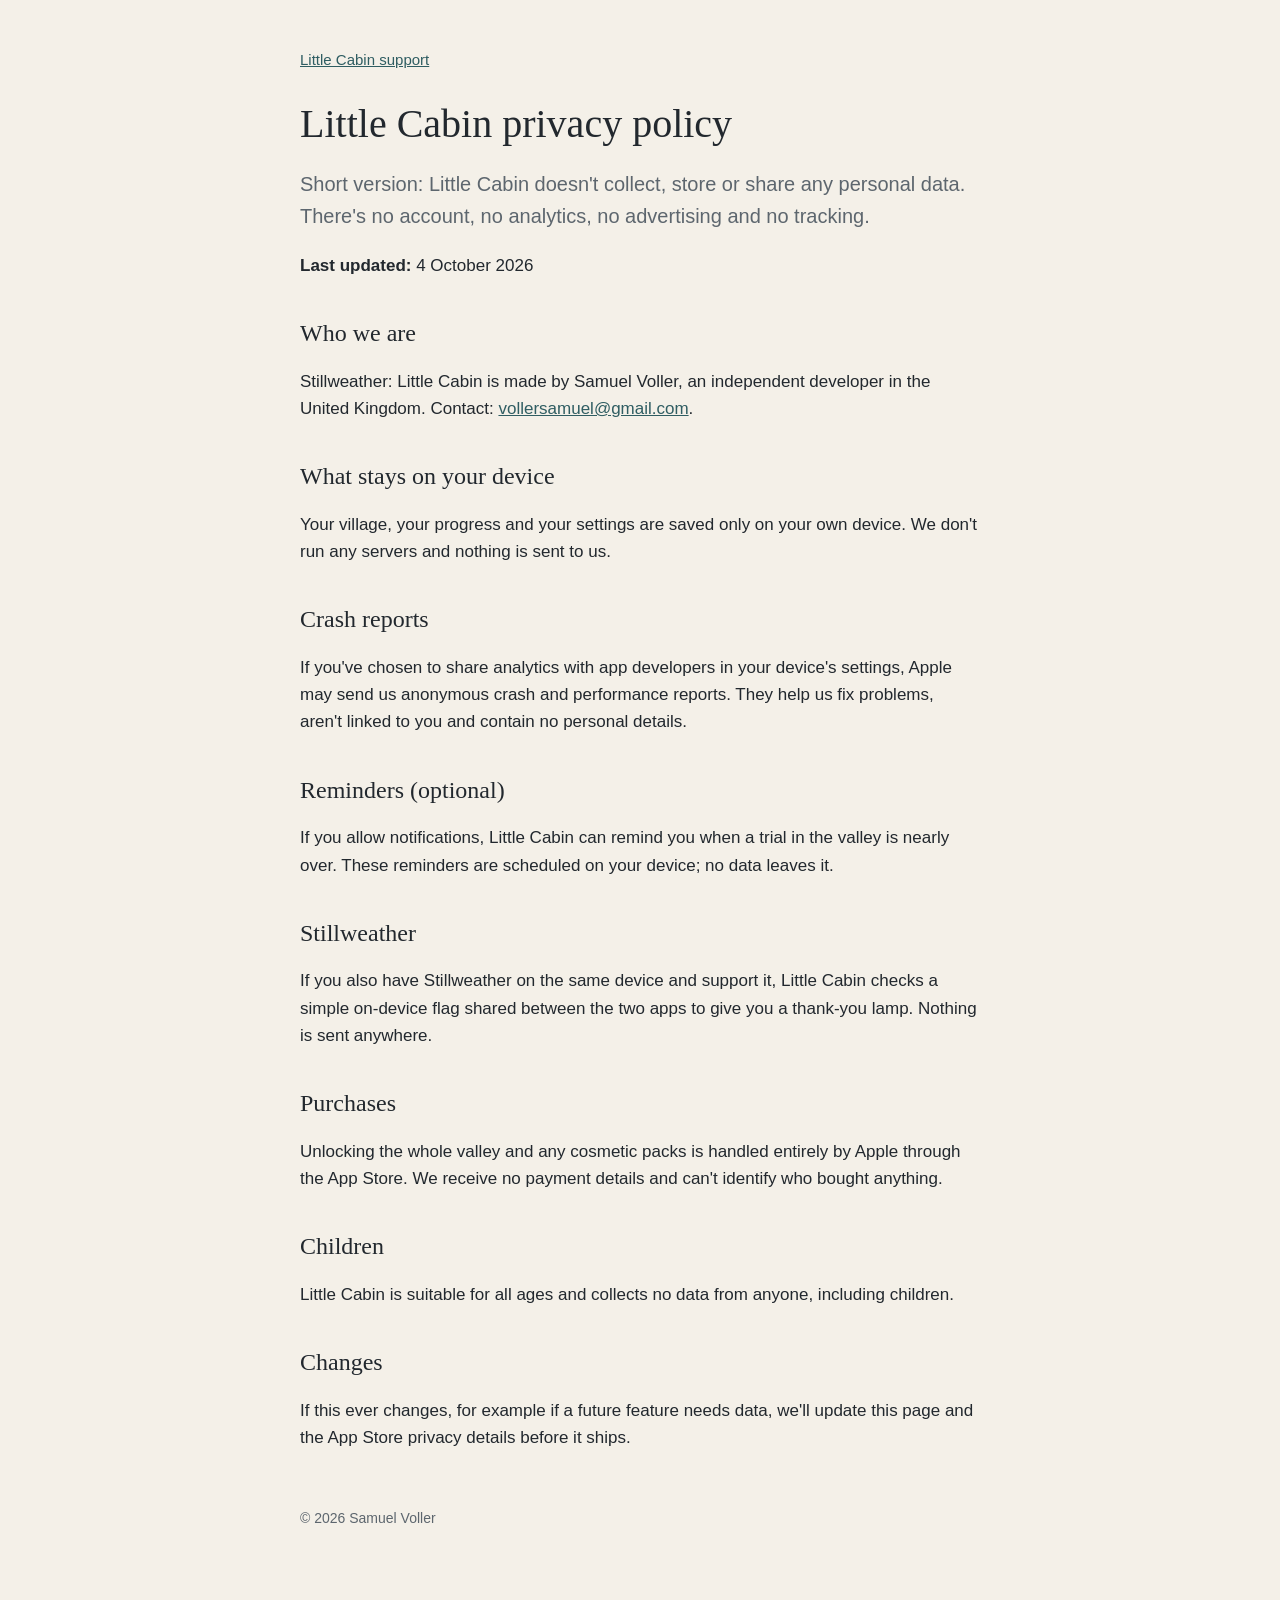
==== little-cabin/privacy.html @ 246ba34e "Add privacy policy page for Little Cabin" ====
<!doctype html>
<html lang="en-GB"><head><meta charset="utf-8"><meta name="viewport" content="width=device-width, initial-scale=1">
<title>Little Cabin privacy policy</title><link rel="stylesheet" href="../style.css"></head>
<body><main>
<nav><a href="support.html">Little Cabin support</a></nav>
<h1>Little Cabin privacy policy</h1>
<p class="lead">Short version: Little Cabin doesn't collect, store or share any personal data. There's no account, no analytics, no advertising and no tracking.</p>
<p><strong>Last updated:</strong> 4 October 2026</p>
<h2>Who we are</h2>
<p>Stillweather: Little Cabin is made by Samuel Voller, an independent developer in the United Kingdom. Contact: <a href="mailto:vollersamuel@gmail.com">vollersamuel@gmail.com</a>.</p>
<h2>What stays on your device</h2>
<p>Your village, your progress and your settings are saved only on your own device. We don't run any servers and nothing is sent to us.</p>
<h2>Crash reports</h2>
<p>If you've chosen to share analytics with app developers in your device's settings, Apple may send us anonymous crash and performance reports. They help us fix problems, aren't linked to you and contain no personal details.</p>
<h2>Reminders (optional)</h2>
<p>If you allow notifications, Little Cabin can remind you when a trial in the valley is nearly over. These reminders are scheduled on your device; no data leaves it.</p>
<h2>Stillweather</h2>
<p>If you also have Stillweather on the same device and support it, Little Cabin checks a simple on-device flag shared between the two apps to give you a thank-you lamp. Nothing is sent anywhere.</p>
<h2>Purchases</h2>
<p>Unlocking the whole valley and any cosmetic packs is handled entirely by Apple through the App Store. We receive no payment details and can't identify who bought anything.</p>
<h2>Children</h2>
<p>Little Cabin is suitable for all ages and collects no data from anyone, including children.</p>
<h2>Changes</h2>
<p>If this ever changes, for example if a future feature needs data, we'll update this page and the App Store privacy details before it ships.</p>
<footer>© 2026 Samuel Voller</footer>
</main></body></html>
---- style.css ----
:root { --paper:#f4f0e8; --ink:#22282e; --soft:#5d666e; --accent:#2f5d62; --card:#fffdf8; --line:#e4ddd0; }
@media (prefers-color-scheme: dark) { :root { --paper:#14181d; --ink:#ece7de; --soft:#a8a196; --accent:#9cc6c2; --card:#1c2228; --line:#2c333a; } }
* { box-sizing: border-box; }
body { margin:0; background:var(--paper); color:var(--ink); font:17px/1.6 -apple-system, BlinkMacSystemFont, "Helvetica Neue", sans-serif; }
main { max-width: 720px; margin: 0 auto; padding: 48px 20px 80px; }
h1, h2 { font-family: "New York", Georgia, serif; font-weight: 500; line-height: 1.2; }
h1 { font-size: 40px; margin: 8px 0 12px; } h2 { font-size: 24px; margin-top: 40px; }
p.lead { font-size: 20px; color: var(--soft); }
a { color: var(--accent); }
nav { display:flex; gap:18px; font-size:15px; margin-bottom: 28px; }
footer { color: var(--soft); font-size: 14px; margin-top: 56px; }
ul { padding-left: 20px; }
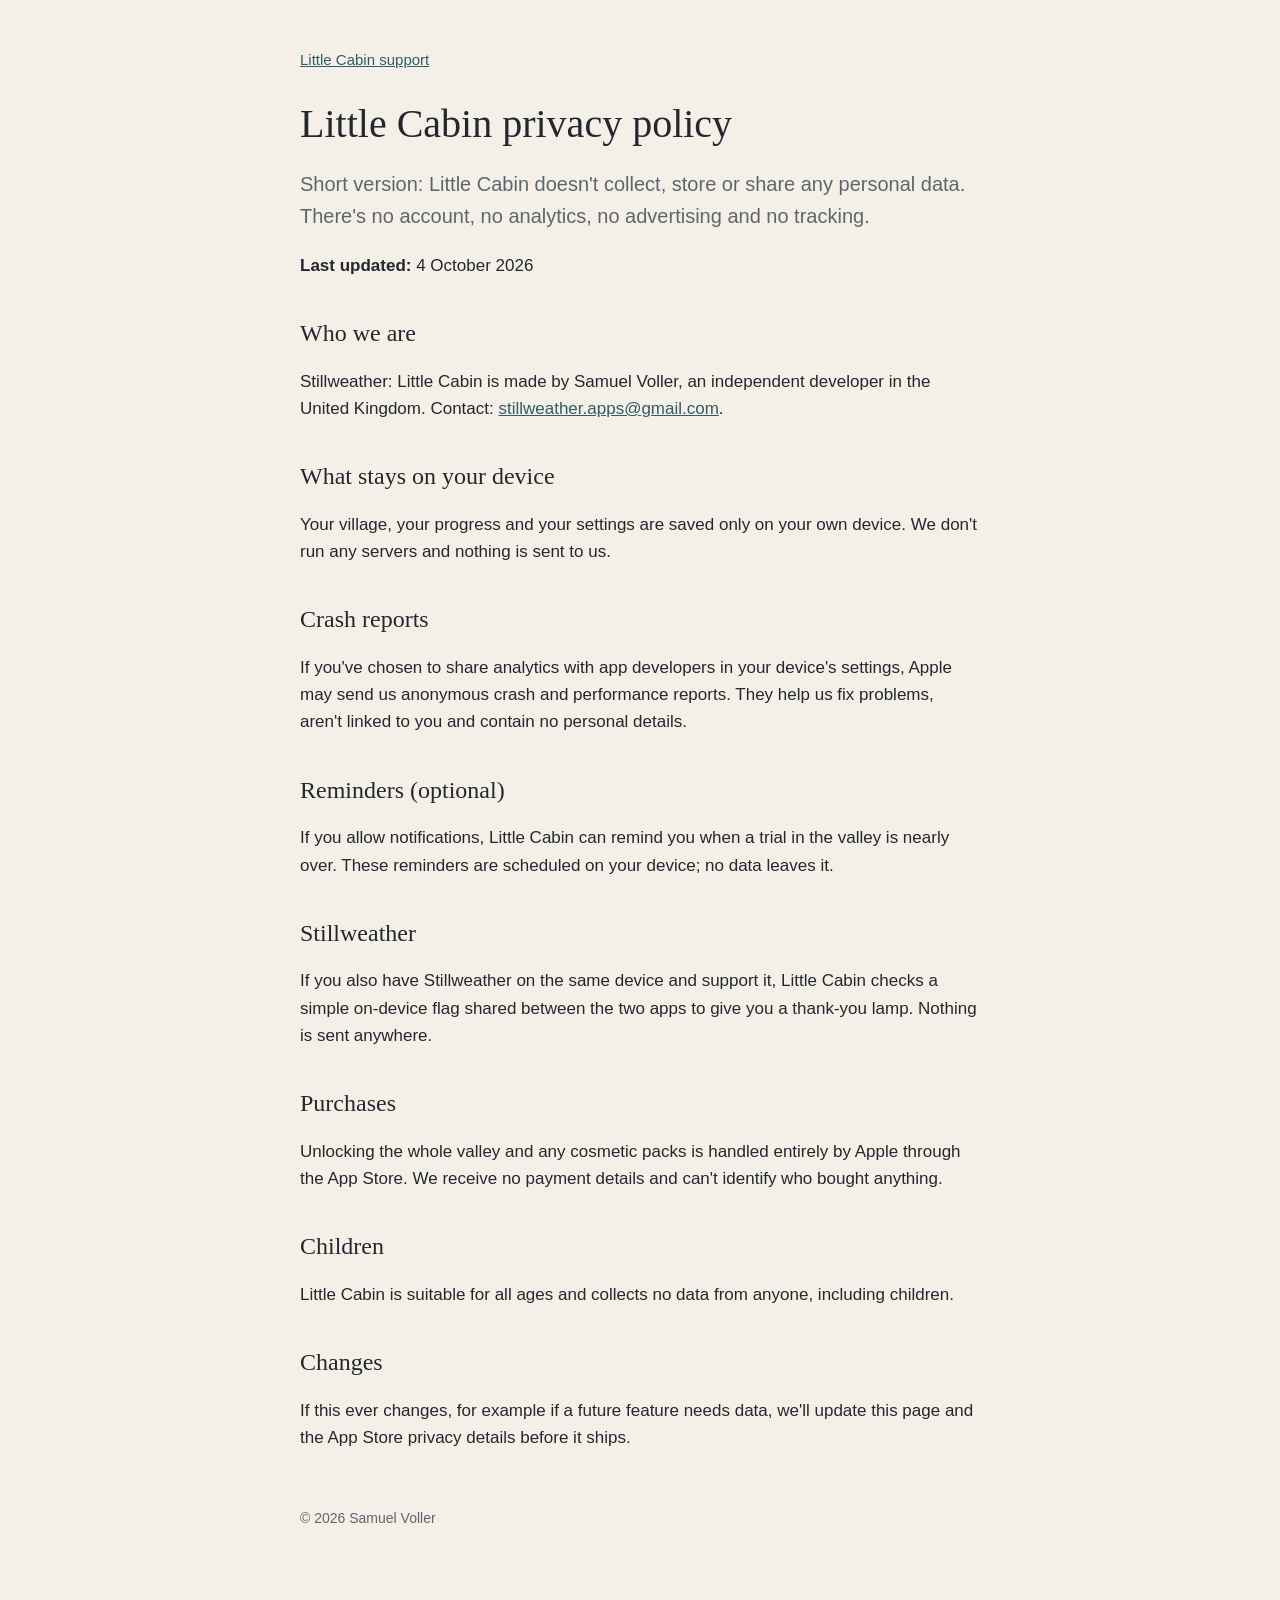
==== commit 7bd45952: "Update contact email in privacy policy" ====
--- a/little-cabin/privacy.html
+++ b/little-cabin/privacy.html
@@ -7,7 +7,7 @@
 <p class="lead">Short version: Little Cabin doesn't collect, store or share any personal data. There's no account, no analytics, no advertising and no tracking.</p>
 <p><strong>Last updated:</strong> 4 October 2026</p>
 <h2>Who we are</h2>
-<p>Stillweather: Little Cabin is made by Samuel Voller, an independent developer in the United Kingdom. Contact: <a href="mailto:vollersamuel@gmail.com">vollersamuel@gmail.com</a>.</p>
+<p>Stillweather: Little Cabin is made by Samuel Voller, an independent developer in the United Kingdom. Contact: <a href="mailto:stillweather.apps@gmail.com">stillweather.apps@gmail.com</a>.</p>
 <h2>What stays on your device</h2>
 <p>Your village, your progress and your settings are saved only on your own device. We don't run any servers and nothing is sent to us.</p>
 <h2>Crash reports</h2>
@@ -25,3 +25,5 @@
 <footer>© 2026 Samuel Voller</footer>
 </main></body></html>
 
+
+
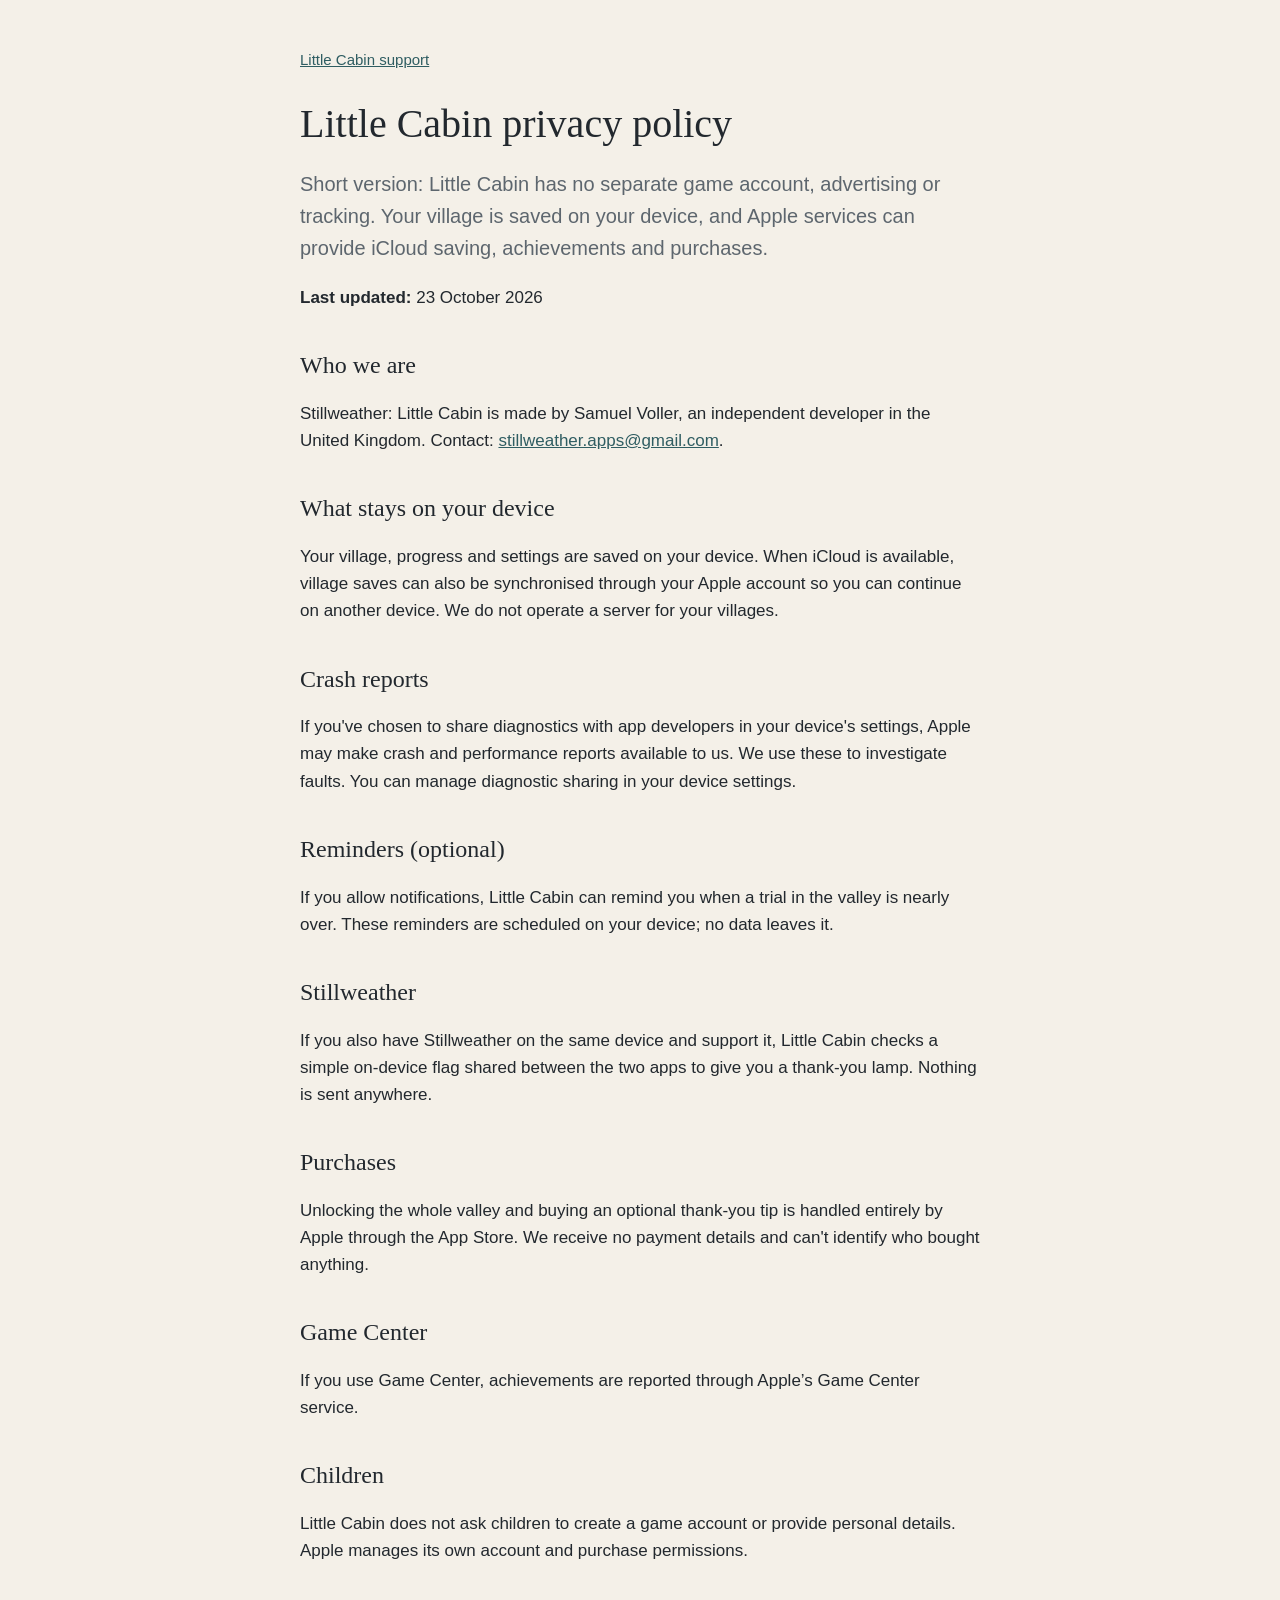
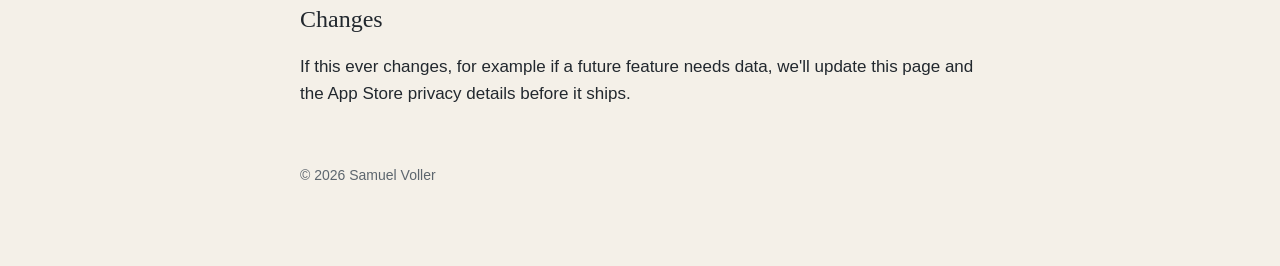
==== commit 74b3b88e: "Update Little Cabin support and privacy for release" ====
--- a/little-cabin/privacy.html
+++ b/little-cabin/privacy.html
@@ -4,22 +4,24 @@
 <body><main>
 <nav><a href="support.html">Little Cabin support</a></nav>
 <h1>Little Cabin privacy policy</h1>
-<p class="lead">Short version: Little Cabin doesn't collect, store or share any personal data. There's no account, no analytics, no advertising and no tracking.</p>
-<p><strong>Last updated:</strong> 4 October 2026</p>
+<p class="lead">Short version: Little Cabin has no separate game account, advertising or tracking. Your village is saved on your device, and Apple services can provide iCloud saving, achievements and purchases.</p>
+<p><strong>Last updated:</strong> 23 October 2026</p>
 <h2>Who we are</h2>
 <p>Stillweather: Little Cabin is made by Samuel Voller, an independent developer in the United Kingdom. Contact: <a href="mailto:stillweather.apps@gmail.com">stillweather.apps@gmail.com</a>.</p>
 <h2>What stays on your device</h2>
-<p>Your village, your progress and your settings are saved only on your own device. We don't run any servers and nothing is sent to us.</p>
+<p>Your village, progress and settings are saved on your device. When iCloud is available, village saves can also be synchronised through your Apple account so you can continue on another device. We do not operate a server for your villages.</p>
 <h2>Crash reports</h2>
-<p>If you've chosen to share analytics with app developers in your device's settings, Apple may send us anonymous crash and performance reports. They help us fix problems, aren't linked to you and contain no personal details.</p>
+<p>If you've chosen to share diagnostics with app developers in your device's settings, Apple may make crash and performance reports available to us. We use these to investigate faults. You can manage diagnostic sharing in your device settings.</p>
 <h2>Reminders (optional)</h2>
 <p>If you allow notifications, Little Cabin can remind you when a trial in the valley is nearly over. These reminders are scheduled on your device; no data leaves it.</p>
 <h2>Stillweather</h2>
 <p>If you also have Stillweather on the same device and support it, Little Cabin checks a simple on-device flag shared between the two apps to give you a thank-you lamp. Nothing is sent anywhere.</p>
 <h2>Purchases</h2>
-<p>Unlocking the whole valley and any cosmetic packs is handled entirely by Apple through the App Store. We receive no payment details and can't identify who bought anything.</p>
+<p>Unlocking the whole valley and buying an optional thank-you tip is handled entirely by Apple through the App Store. We receive no payment details and can't identify who bought anything.</p>
+<h2>Game Center</h2>
+<p>If you use Game Center, achievements are reported through Apple’s Game Center service.</p>
 <h2>Children</h2>
-<p>Little Cabin is suitable for all ages and collects no data from anyone, including children.</p>
+<p>Little Cabin does not ask children to create a game account or provide personal details. Apple manages its own account and purchase permissions.</p>
 <h2>Changes</h2>
 <p>If this ever changes, for example if a future feature needs data, we'll update this page and the App Store privacy details before it ships.</p>
 <footer>© 2026 Samuel Voller</footer>
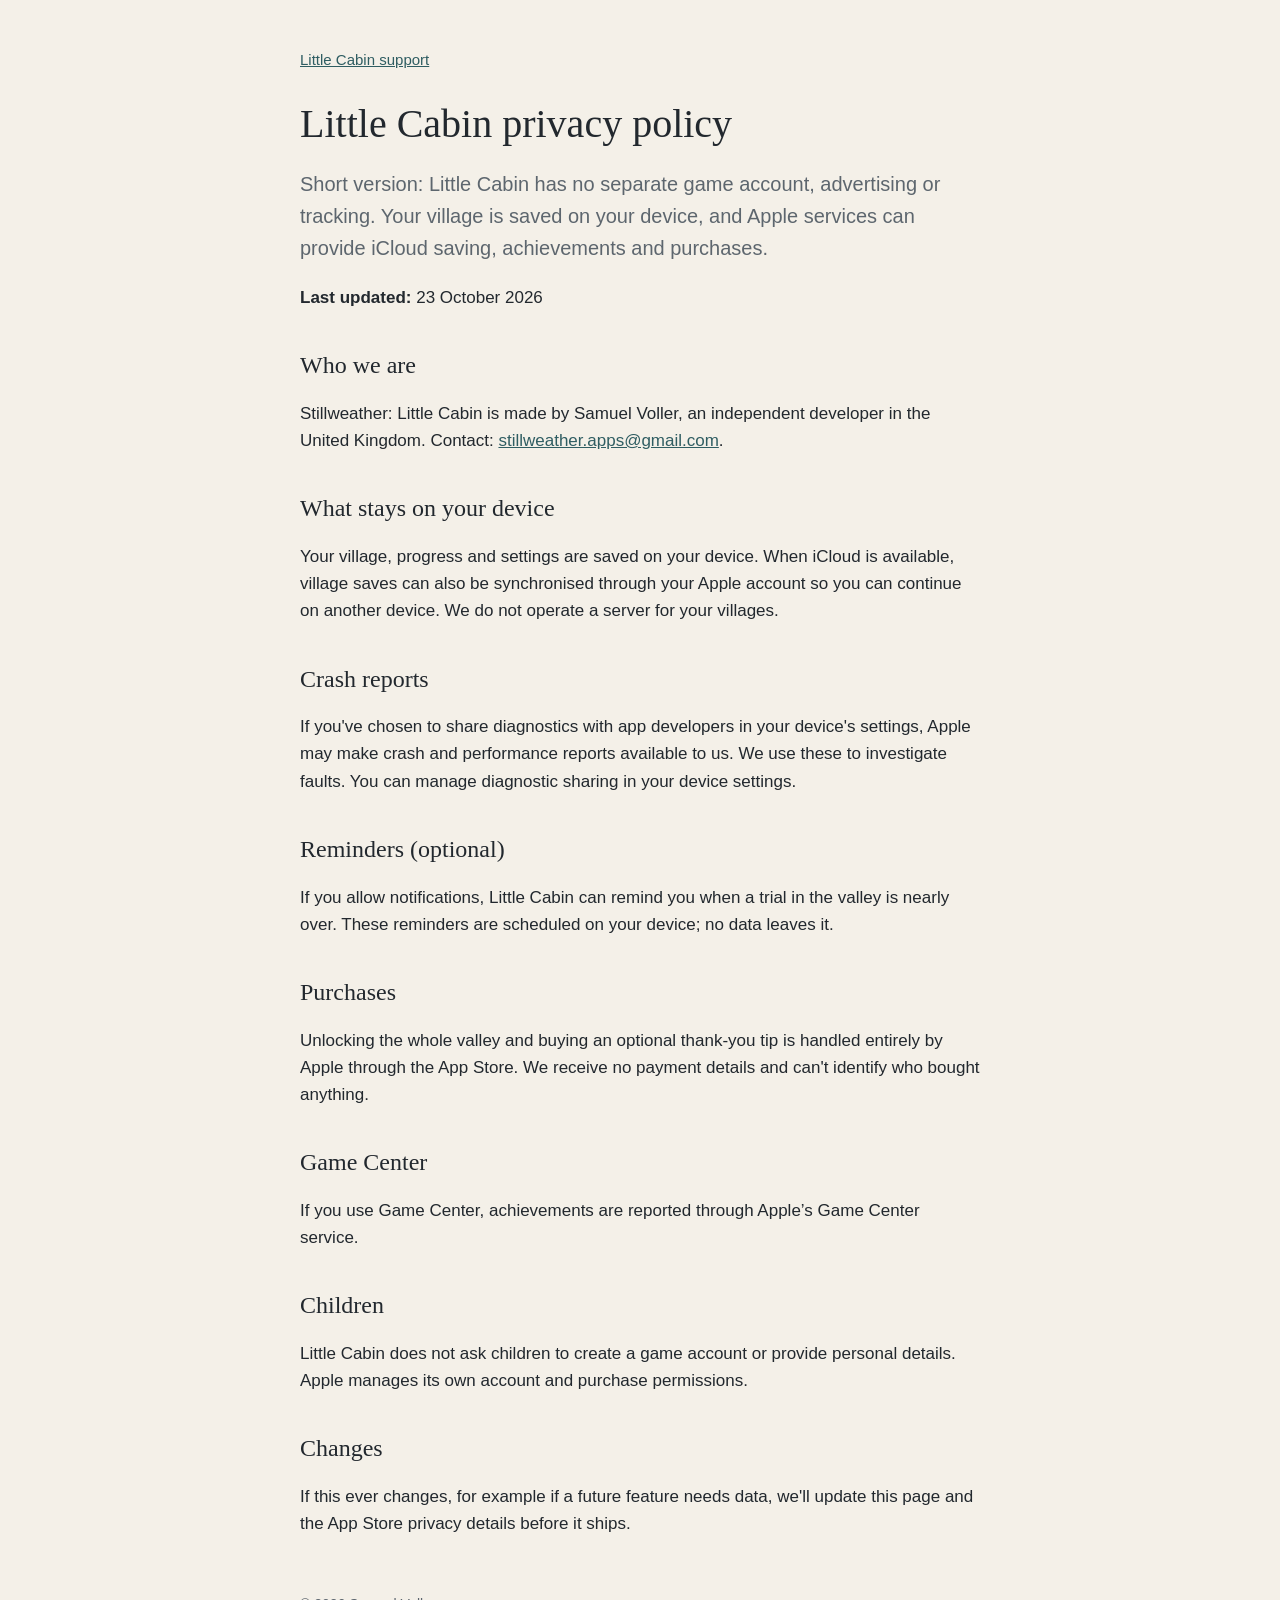
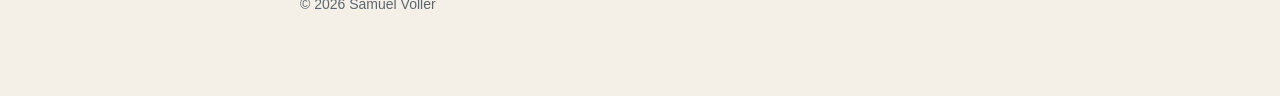
==== commit a582d6b0: "Remove retired Little Cabin supporter link from privacy policy" ====
--- a/little-cabin/privacy.html
+++ b/little-cabin/privacy.html
@@ -14,8 +14,6 @@
 <p>If you've chosen to share diagnostics with app developers in your device's settings, Apple may make crash and performance reports available to us. We use these to investigate faults. You can manage diagnostic sharing in your device settings.</p>
 <h2>Reminders (optional)</h2>
 <p>If you allow notifications, Little Cabin can remind you when a trial in the valley is nearly over. These reminders are scheduled on your device; no data leaves it.</p>
-<h2>Stillweather</h2>
-<p>If you also have Stillweather on the same device and support it, Little Cabin checks a simple on-device flag shared between the two apps to give you a thank-you lamp. Nothing is sent anywhere.</p>
 <h2>Purchases</h2>
 <p>Unlocking the whole valley and buying an optional thank-you tip is handled entirely by Apple through the App Store. We receive no payment details and can't identify who bought anything.</p>
 <h2>Game Center</h2>
